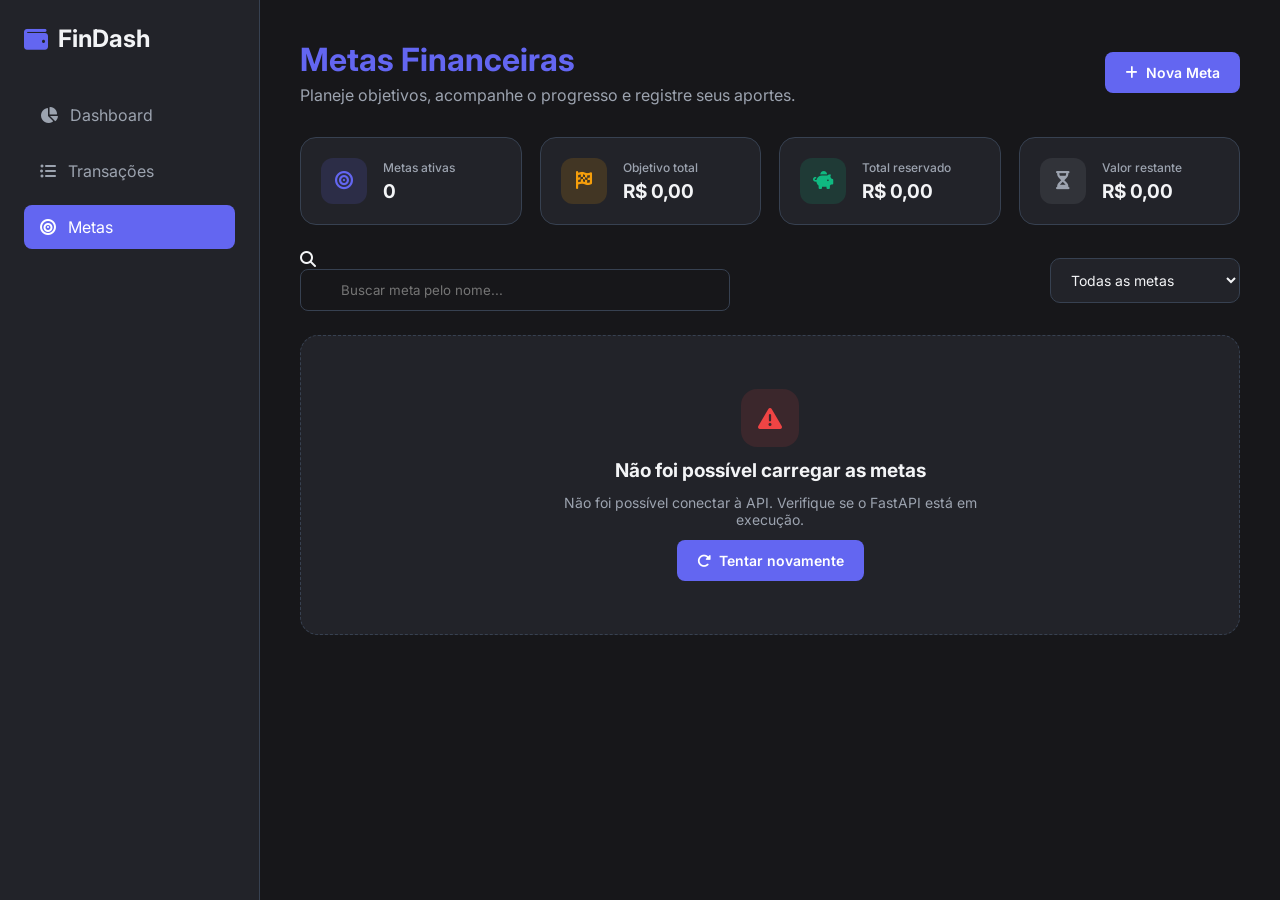
==== frontend/metas.html @ 5bdefa97 "V0.8 - Frontend - Tela de meta criadas" ====
<!DOCTYPE html>
<html lang="pt-BR">
<head>
    <meta charset="UTF-8">
    <meta name="viewport" content="width=device-width, initial-scale=1.0">

    <title>Metas - FinDash</title>

    <link rel="stylesheet" href="style.css">

    <link
        href="https://fonts.googleapis.com/css2?family=Inter:wght@400;500;600;700&display=swap"
        rel="stylesheet">

    <link
        rel="stylesheet"
        href="https://cdnjs.cloudflare.com/ajax/libs/font-awesome/6.4.0/css/all.min.css">
</head>
<body>
    <div class="app-container">

        <!-- Menu lateral -->
        <aside class="sidebar">
            <div class="logo">
                <h2>
                    <i class="fa-solid fa-wallet" style="color: #6366f1;"></i>
                    FinDash
                </h2>
            </div>

            <nav>
                <a href="index.html">
                    <i class="fa-solid fa-chart-pie"></i>
                    Dashboard
                </a>

                <a href="transacoes.html">
                    <i class="fa-solid fa-list-ul"></i>
                    Transações
                </a>

                <a href="metas.html" class="active">
                    <i class="fa-solid fa-bullseye"></i>
                    Metas
                </a>
            </nav>
        </aside>

        <!-- Área principal -->
        <main class="content goals-page">

            <header class="mes-header goals-page-header">
                <div class="page-heading">
                    <h1>Metas Financeiras</h1>

                    <p class="subtitle">
                        Planeje objetivos, acompanhe o progresso e registre seus aportes.
                    </p>
                </div>

                <button
                    id="btn-nova-meta"
                    class="btn-primary"
                    type="button">

                    <i class="fa-solid fa-plus"></i>
                    Nova Meta
                </button>
            </header>

            <!-- Resumo geral das metas -->
            <section class="goals-summary-grid" aria-label="Resumo das metas">

                <article class="goal-summary-card">
                    <div class="goal-summary-icon primary">
                        <i class="fa-solid fa-bullseye"></i>
                    </div>

                    <div>
                        <span>Metas ativas</span>
                        <strong id="resumo-metas-ativas">0</strong>
                    </div>
                </article>

                <article class="goal-summary-card">
                    <div class="goal-summary-icon target">
                        <i class="fa-solid fa-flag-checkered"></i>
                    </div>

                    <div>
                        <span>Objetivo total</span>
                        <strong id="resumo-valor-alvo">R$ 0,00</strong>
                    </div>
                </article>

                <article class="goal-summary-card">
                    <div class="goal-summary-icon saved">
                        <i class="fa-solid fa-piggy-bank"></i>
                    </div>

                    <div>
                        <span>Total reservado</span>
                        <strong id="resumo-valor-poupado">R$ 0,00</strong>
                    </div>
                </article>

                <article class="goal-summary-card">
                    <div class="goal-summary-icon remaining">
                        <i class="fa-solid fa-hourglass-half"></i>
                    </div>

                    <div>
                        <span>Valor restante</span>
                        <strong id="resumo-valor-restante">R$ 0,00</strong>
                    </div>
                </article>

            </section>

            <!-- Busca e filtro -->
            <section class="goals-toolbar">
                <div class="search-box goals-search-box">
                    <i class="fa-solid fa-magnifying-glass"></i>

                    <input
                        id="filtro-busca-meta"
                        type="search"
                        placeholder="Buscar meta pelo nome..."
                        autocomplete="off">
                </div>

                <select
                    id="filtro-status-meta"
                    aria-label="Filtrar metas por status">

                    <option value="todas">Todas as metas</option>
                    <option value="andamento">Em andamento</option>
                    <option value="concluida">Concluídas</option>
                </select>
            </section>

            <!-- Cartões criados pelo JavaScript -->
            <section
                id="lista-metas"
                class="goals-grid"
                aria-live="polite">

                <div class="goals-loading-state">
                    <i class="fa-solid fa-circle-notch fa-spin"></i>
                    <p>Carregando metas...</p>
                </div>
            </section>

        </main>
    </div>

    <!-- =====================================================
         MODAL: CRIAR META
         ===================================================== -->
    <div id="modal-meta" class="modal-overlay oculto">
        <div class="modal-content goal-modal-content">

            <div class="modal-header">
                <div>
                    <h2>Nova Meta</h2>
                    <p class="modal-subtitle">
                        Defina o objetivo e como pretende alcançá-lo.
                    </p>
                </div>

                <button
                    id="btn-fechar-modal-meta"
                    class="btn-close"
                    type="button"
                    aria-label="Fechar formulário de meta">

                    <i class="fa-solid fa-xmark"></i>
                </button>
            </div>

            <form id="form-meta">
                <div class="form-group">
                    <label for="input-nome-meta">Nome da meta</label>

                    <input
                        id="input-nome-meta"
                        name="nome"
                        type="text"
                        maxlength="100"
                        placeholder="Ex: Comprar um PlayStation 5"
                        autocomplete="off"
                        required>
                </div>

                <div class="form-group">
                    <label for="input-valor-alvo-meta">Valor-alvo</label>

                    <input
                        id="input-valor-alvo-meta"
                        name="valor_alvo"
                        type="number"
                        min="0.01"
                        step="0.01"
                        placeholder="0,00"
                        required>
                </div>

                <fieldset class="goal-plan-fieldset">
                    <legend>Como deseja planejar?</legend>

                    <div class="goal-plan-options">
                        <label class="goal-plan-option ativo">
                            <input
                                type="radio"
                                name="modo_planejamento"
                                value="prazo"
                                checked>

                            <span>
                                <i class="fa-regular fa-calendar"></i>
                                Definir prazo
                            </span>
                        </label>

                        <label class="goal-plan-option">
                            <input
                                type="radio"
                                name="modo_planejamento"
                                value="mensal">

                            <span>
                                <i class="fa-solid fa-coins"></i>
                                Definir valor mensal
                            </span>
                        </label>
                    </div>
                </fieldset>

                <div id="grupo-prazo-meta" class="form-group">
                    <label for="input-prazo-meta">Prazo em meses</label>

                    <input
                        id="input-prazo-meta"
                        name="prazo_meses"
                        type="number"
                        min="1"
                        step="1"
                        placeholder="Ex: 12">
                </div>

                <div id="grupo-mensal-meta" class="form-group oculto">
                    <label for="input-valor-mensal-meta">
                        Valor disponível por mês
                    </label>

                    <input
                        id="input-valor-mensal-meta"
                        name="valor_mensal"
                        type="number"
                        min="0.01"
                        step="0.01"
                        placeholder="0,00">
                </div>

                <!-- Prévia calculada no navegador -->
                <div id="preview-planejamento-meta" class="goal-plan-preview">
                    <div>
                        <span>Contribuição mensal estimada</span>
                        <strong id="preview-valor-mensal">R$ 0,00</strong>
                    </div>

                    <div>
                        <span>Prazo estimado</span>
                        <strong id="preview-prazo">—</strong>
                    </div>

                    <div>
                        <span>Última contribuição</span>
                        <strong id="preview-ultima-parcela">R$ 0,00</strong>
                    </div>
                </div>

                <div class="modal-actions">
                    <button
                        id="btn-cancelar-modal-meta"
                        class="btn-secondary"
                        type="button">
                        Cancelar
                    </button>

                    <button
                        id="btn-salvar-meta"
                        class="btn-primary"
                        type="submit">

                        <i class="fa-solid fa-floppy-disk"></i>
                        Criar Meta
                    </button>
                </div>
            </form>

        </div>
    </div>

    <!-- =====================================================
         MODAL: REGISTRAR APORTE
         ===================================================== -->
    <div id="modal-aporte" class="modal-overlay oculto">
        <div class="modal-content goal-modal-content">

            <div class="modal-header">
                <div>
                    <h2>Registrar Aporte</h2>

                    <p
                        id="subtitulo-modal-aporte"
                        class="modal-subtitle">
                        Adicione dinheiro a uma meta.
                    </p>
                </div>

                <button
                    id="btn-fechar-modal-aporte"
                    class="btn-close"
                    type="button"
                    aria-label="Fechar formulário de aporte">

                    <i class="fa-solid fa-xmark"></i>
                </button>
            </div>

            <form id="form-aporte">
                <input id="input-aporte-meta-id" name="meta_id" type="hidden">

                <div class="goal-contribution-notice">
                    <i class="fa-solid fa-circle-info"></i>

                    <p>
                        O aporte será registrado como uma despesa vinculada à meta,
                        representando dinheiro reservado e indisponível para gastos.
                    </p>
                </div>

                <div class="form-group">
                    <label for="input-descricao-aporte">Descrição</label>

                    <input
                        id="input-descricao-aporte"
                        name="descricao"
                        type="text"
                        maxlength="120"
                        autocomplete="off"
                        required>
                </div>

                <div class="form-row">
                    <div class="form-group">
                        <label for="input-valor-aporte">Valor do aporte</label>

                        <input
                            id="input-valor-aporte"
                            name="valor"
                            type="number"
                            min="0.01"
                            step="0.01"
                            placeholder="0,00"
                            required>
                    </div>

                    <div class="form-group">
                        <label for="input-data-aporte">Data</label>

                        <input
                            id="input-data-aporte"
                            name="data"
                            type="date"
                            required>
                    </div>
                </div>

                <div class="form-group">
                    <label for="select-categoria-aporte">Categoria</label>

                    <select
                        id="select-categoria-aporte"
                        name="categoria_id"
                        required>

                        <option value="" disabled selected>
                            Carregando categorias...
                        </option>
                    </select>

                    <small class="form-helper">
                        Uma categoria como “Reserva” ou “Metas” facilita a análise.
                    </small>
                </div>

                <div class="modal-actions">
                    <button
                        id="btn-cancelar-modal-aporte"
                        class="btn-secondary"
                        type="button">
                        Cancelar
                    </button>

                    <button
                        id="btn-salvar-aporte"
                        class="btn-primary"
                        type="submit">

                        <i class="fa-solid fa-piggy-bank"></i>
                        Registrar Aporte
                    </button>
                </div>
            </form>

        </div>
    </div>

    <!-- Notificações não bloqueantes -->
    <div
        id="toast-container"
        class="toast-container"
        aria-live="polite"
        aria-atomic="true">
    </div>

    <script src="metas.js"></script>
</body>
</html>
---- frontend/style.css ----
/* Variáveis de Cores (Paleta Dark Mode) */
:root {
    --bg-fundo: #17171a; /* Fundo mais escuro */
    --bg-card: #222329; /* Fundo dos cartões (um pouco mais claro) */
    --texto-principal: #f3f4f6;
    --texto-secundario: #9ca3af;
    --cor-destaque: #6366f1; /* Roxo moderno */
    --cor-receita: #10b981; /* Verde esmeralda */
    --cor-despesa: #ef4444; /* Vermelho rubi */
    --cor-meta: #f59e0b; /* Amarelo Dourado */
    --borda: #374151;
}

/* Reset básico */
* {
    margin: 0;
    padding: 0;
    box-sizing: border-box;
    font-family: 'Inter', sans-serif;
}

body {
    background-color: var(--bg-fundo);
    color: var(--texto-principal);
    display: flex;
    height: 100vh;
    overflow: hidden;
}

.app-container {
    display: flex;
    width: 100%;
}

/* --- SIDEBAR --- */
.sidebar {
    width: 260px;
    background-color: var(--bg-card);
    border-right: 1px solid var(--borda);
    padding: 24px;
    display: flex;
    flex-direction: column;
}

.logo h2 {
    font-size: 24px;
    margin-bottom: 40px;
    display: flex;
    align-items: center;
    gap: 10px;
}

.sidebar nav {
    display: flex;
    flex-direction: column;
    gap: 12px;
}

.sidebar nav a {
    text-decoration: none;
    color: var(--texto-secundario);
    font-size: 16px;
    padding: 12px 16px;
    border-radius: 8px;
    display: flex;
    align-items: center;
    gap: 12px;
    transition: all 0.3s ease;
}

.sidebar nav a:hover {
    background-color: rgba(99, 102, 241, 0.1);
    color: var(--cor-destaque);
}

.sidebar nav a.active {
    background-color: var(--cor-destaque);
    color: white;
}

/* --- ÁREA PRINCIPAL --- */
.content {
    flex: 1;
    width: 100%;
    min-width: 0;
    padding: 40px;
    overflow-y: auto;
}

header h1 {
    font-size: 28px;
}

header .subtitle {
    color: var(--texto-secundario);
    margin-top: 4px;
    margin-bottom: 32px;
}

/* --- CARTÕES (DASHBOARD) --- */
/* --- CABEÇALHO DO MÊS --- */
.mes-header {
    display: flex;
    align-items: center;
    justify-content: space-between;
    gap: 24px;
    text-align: center;
    margin-bottom: 32px;
}

.mes-header h1 {
    font-size: 32px;
    color: var(--cor-destaque);
    font-weight: 700;
}

/* --- NOVO CARTÃO CENTRAL DE SALDO --- */
.dashboard-highlight {
    display: flex;
    justify-content: center; /* Centraliza o cartão na tela */
    margin-bottom: 40px;
}

.main-balance-card {
    background-color: var(--bg-card);
    width: 100%;
    max-width: 550px; /* Tamanho máximo do cartão */
    border-radius: 24px;
    padding: 40px;
    border: 1px solid var(--borda);
    box-shadow: 0 8px 24px rgba(0, 0, 0, 0.2);
    display: flex;
    flex-direction: column;
    align-items: center;
}

.balance-top {
    text-align: center;
    margin-bottom: 32px;
}

.balance-top h3 {
    font-size: 16px;
    color: var(--texto-secundario);
    font-weight: 500;
    margin-bottom: 8px;
    text-transform: uppercase;
    letter-spacing: 1px;
}

.balance-top h2 {
    font-size: 56px; /* Saldo gigante */
    font-weight: 700;
    color: var(--texto-principal);
}

.balance-bottom {
    display: flex;
    justify-content: space-between;
    width: 100%;
    padding-top: 24px;
    border-top: 1px solid var(--borda); /* Linha divisória */
}

.sub-info {
    display: flex;
    align-items: center;
    gap: 16px;
}

.sub-info .icon-box {
    width: 48px;
    height: 48px;
    border-radius: 12px;
    display: flex;
    align-items: center;
    justify-content: center;
    font-size: 20px;
}

/* Estilos específicos de Despesa (Esquerda) */
.despesa-info .icon-box { background-color: rgba(239, 68, 68, 0.15); color: var(--cor-despesa); }
.despesa-info h4 { color: var(--texto-secundario); font-size: 14px; font-weight: 500; }
.despesa-info p { color: var(--cor-despesa); font-size: 24px; font-weight: 600; }

/* Estilos específicos de Receita (Direita) */
.receita-info .icon-box { background-color: rgba(16, 185, 129, 0.15); color: var(--cor-receita); }
.receita-info h4 { color: var(--texto-secundario); font-size: 14px; font-weight: 500; }
.receita-info p { color: var(--cor-receita); font-size: 24px; font-weight: 600; text-align: right; }
.receita-info { flex-direction: row-reverse; text-align: right; } /* Inverte a ordem do ícone para ficar simétrico */

/* Cores específicas dos ícones */
.card-icon.receita { background-color: rgba(16, 185, 129, 0.15); color: var(--cor-receita); }
.card-icon.despesa { background-color: rgba(239, 68, 68, 0.15); color: var(--cor-despesa); }
.transaction-icon.meta { background-color: rgba(245, 158, 11, 0.15); color: var(--cor-meta); }
.transaction-value.neutro { color: var(--cor-meta); }
.card-icon.saldo { background-color: rgba(99, 102, 241, 0.15); color: var(--cor-destaque); }

.card-info h3 {
    font-size: 14px;
    color: var(--texto-secundario);
    font-weight: 500;
}

.card-info p {
    font-size: 28px;
    font-weight: 700;
    margin-top: 4px;
}

/* --- PLACEHOLDER DO GRÁFICO --- */
.chart-section h2 {
    margin-bottom: 16px;
    font-size: 20px;
}

.chart-placeholder {
    background-color: var(--bg-card);
    border: 1px dashed var(--borda);
    border-radius: 16px;
    height: 300px;
    display: flex;
    flex-direction: column;
    align-items: center;
    justify-content: center;
    color: var(--texto-secundario);
    gap: 12px;
    font-size: 16px;
}

.chart-placeholder i {
    font-size: 40px;
    color: var(--borda);
}

/* --- LISTA DE TRANSAÇÕES RECENTES --- */
.recent-transactions {
    background-color: var(--bg-card);
    border-radius: 24px;
    padding: 32px;
    border: 1px solid var(--borda);
    box-shadow: 0 4px 12px rgba(0, 0, 0, 0.1);
    margin-bottom: 40px;
}

.section-header {
    display: flex;
    justify-content: space-between;
    align-items: center;
    margin-bottom: 24px;
}

.section-header h2 {
    font-size: 20px;
    font-weight: 600;
}

.view-all {
    color: var(--cor-destaque);
    text-decoration: none;
    font-size: 14px;
    font-weight: 500;
}

.view-all:hover {
    text-decoration: underline;
}

.transactions-list {
    display: flex;
    flex-direction: column;
    gap: 16px;
}

.transaction-item {
    display: flex;
    justify-content: space-between;
    align-items: center;
    padding: 16px;
    background-color: rgba(255, 255, 255, 0.02);
    border-radius: 12px;
    transition: background-color 0.2s ease;
}

.transaction-item:hover {
    background-color: rgba(255, 255, 255, 0.05);
}

.transaction-left {
    display: flex;
    align-items: center;
    gap: 16px;
}

.transaction-icon {
    width: 40px;
    height: 40px;
    border-radius: 10px;
    display: flex;
    align-items: center;
    justify-content: center;
    font-size: 16px;
}

/* Reutilizando as cores das bolinhas */
.transaction-icon.receita { background-color: rgba(16, 185, 129, 0.15); color: var(--cor-receita); }
.transaction-icon.despesa { background-color: rgba(239, 68, 68, 0.15); color: var(--cor-despesa); }

.transaction-details h4 {
    font-size: 15px;
    font-weight: 500;
    color: var(--texto-principal);
}

.transaction-details p {
    font-size: 13px;
    color: var(--texto-secundario);
    margin-top: 4px;
}

.transaction-value {
    font-size: 16px;
    font-weight: 600;
}

.transaction-value.positivo { color: var(--cor-receita); }
.transaction-value.negativo { color: var(--cor-despesa); }

.empty-state {
    text-align: center;
    padding: 32px;
    color: var(--texto-secundario);
    font-size: 14px;
}

/* --- ESTILOS DOS MENUS SUSPENSOS (POPOVERS) --- */
.clicavel {
    cursor: pointer;
    position: relative; /* Isso prende o menu flutuante exatamente embaixo do botão */
    transition: opacity 0.2s;
}

.clicavel:hover {
    opacity: 0.8;
}

.popover-menu {
    position: absolute;
    top: 110%; /* Fica um pouquinho abaixo da palavra Despesa/Receita */
    left: 0;
    width: 250px;
    background-color: var(--bg-fundo);
    border: 1px solid var(--borda);
    border-radius: 12px;
    padding: 16px;
    box-shadow: 0 10px 25px rgba(0,0,0,0.5);
    z-index: 100; /* Garante que fique por cima de tudo na tela */
    text-align: left;
}

/* Oculta o menu por padrão */
.popover-menu.oculto {
    display: none; 
}

.popover-menu h5 {
    font-size: 12px;
    color: var(--texto-secundario);
    text-transform: uppercase;
    margin-bottom: 12px;
    border-bottom: 1px solid var(--borda);
    padding-bottom: 8px;
}

.popover-menu ul {
    list-style: none;
    margin-bottom: 12px;
}

.popover-menu ul li {
    font-size: 14px;
    padding: 6px 0;
    display: flex;
    justify-content: space-between;
}

.popover-menu a {
    font-size: 12px;
    color: var(--cor-destaque);
    text-decoration: none;
    display: block;
    text-align: center;
}
/* --- BOTÕES --- */
.btn-primary {
    background-color: var(--cor-destaque);
    color: white;
    border: none;
    padding: 12px 20px;
    border-radius: 8px;
    font-size: 14px;
    font-weight: 600;
    cursor: pointer;
    transition: background-color 0.2s;
    display: flex;
    align-items: center;
    gap: 8px;
}

.btn-primary:hover {
    background-color: #4f46e5; /* Roxo um pouco mais escuro */
}

.btn-primary:disabled {
    opacity: 0.5;
    cursor: not-allowed;
}

.btn-secondary {
    background-color: transparent;
    color: var(--texto-secundario);
    border: 1px solid var(--borda);
    padding: 12px 20px;
    border-radius: 8px;
    font-size: 14px;
    font-weight: 600;
    cursor: pointer;
    transition: all 0.2s;
}

.btn-secondary:hover {
    background-color: rgba(255, 255, 255, 0.05);
    color: var(--texto-principal);
}

/* --- MODAL (A PORTA DE ENTRADA) --- */
.modal-overlay {
    position: fixed;
    top: 0;
    left: 0;
    width: 100vw;
    height: 100vh;
    background-color: rgba(0, 0, 0, 0.6); /* Fundo escurecido */
    backdrop-filter: blur(4px); /* Efeito de vidro moderno */
    display: flex;
    align-items: center;
    justify-content: center;
    z-index: 1000;
    opacity: 1;
    transition: opacity 0.3s ease;
}

.modal-overlay.oculto {
    opacity: 0;
    pointer-events: none; /* Impede cliques quando estiver invisível */
}

.modal-content {
    background-color: var(--bg-card);
    width: 100%;
    max-width: 500px;
    border-radius: 16px;
    padding: 32px;
    border: 1px solid var(--borda);
    box-shadow: 0 20px 40px rgba(0, 0, 0, 0.4);
    transform: translateY(0);
    transition: transform 0.3s ease;
}

.modal-overlay.oculto .modal-content {
    transform: translateY(-20px); /* Animação de subida ao fechar */
}

.modal-header {
    display: flex;
    justify-content: space-between;
    align-items: center;
    margin-bottom: 24px;
}

.modal-header h2 {
    font-size: 20px;
}

.btn-close {
    background: none;
    border: none;
    color: var(--texto-secundario);
    font-size: 20px;
    cursor: pointer;
    transition: color 0.2s;
}

.btn-close:hover {
    color: var(--texto-principal);
}

/* --- FORMULÁRIOS --- */
.form-group {
    display: flex;
    flex-direction: column;
    gap: 8px;
    margin-bottom: 16px;
    flex: 1;
}

.form-row {
    display: flex;
    gap: 16px;
}

form label {
    font-size: 14px;
    color: var(--texto-secundario);
    font-weight: 500;
}

form input, form select {
    background-color: var(--bg-fundo);
    border: 1px solid var(--borda);
    color: var(--texto-principal);
    padding: 12px;
    border-radius: 8px;
    font-size: 14px;
    outline: none;
    transition: border-color 0.2s;
}

form input:focus, form select:focus {
    border-color: var(--cor-destaque);
}

/* Tira as setinhas chatas do input number */
form input[type="number"]::-webkit-inner-spin-button, 
form input[type="number"]::-webkit-outer-spin-button { 
    -webkit-appearance: none; 
    margin: 0; 
}

.modal-actions {
    display: flex;
    justify-content: flex-end;
    gap: 12px;
    margin-top: 32px;
    padding-top: 24px;
    border-top: 1px solid var(--borda);
}
/* --- GERENCIADOR DE CATEGORIAS --- */
.categories-list-container {
    max-height: 250px;
    overflow-y: auto;
    padding-right: 8px; /* Espaço para a barra de rolagem */
}

/* Customizando a barra de rolagem para ficar fina e sombria */
.categories-list-container::-webkit-scrollbar {
    width: 6px;
}
.categories-list-container::-webkit-scrollbar-track {
    background: transparent;
}
.categories-list-container::-webkit-scrollbar-thumb {
    background-color: var(--borda);
    border-radius: 10px;
}

#lista-gerenciador-categorias {
    list-style: none;
    display: flex;
    flex-direction: column;
    gap: 8px;
}

.category-list-item {
    display: flex;
    justify-content: space-between;
    align-items: center;
    background-color: rgba(255, 255, 255, 0.02);
    padding: 12px 16px;
    border-radius: 8px;
    border: 1px solid transparent;
    transition: all 0.2s;
}

.category-list-item:hover {
    background-color: rgba(255, 255, 255, 0.05);
    border-color: var(--borda);
}

.category-list-item span {
    font-size: 14px;
    font-weight: 500;
}

.category-actions {
    display: flex;
    gap: 12px;
}

.btn-icon {
    background: none;
    border: none;
    cursor: pointer;
    font-size: 14px;
    color: var(--texto-secundario);
    transition: color 0.2s;
}

.btn-icon.edit:hover { color: var(--cor-destaque); }
.btn-icon.delete:hover { color: var(--cor-despesa); }

/* --- AÇÕES DAS MOVIMENTAÇÕES --- */

/* Agrupa valor e botões no lado direito da linha. */
.transaction-right {
    display: flex;
    align-items: center;
    gap: 18px;
}

/* Agrupa os botões de editar e excluir. */
.transaction-actions {
    display: flex;
    align-items: center;
    gap: 6px;
}

/* Cria uma área clicável confortável sem transformar
   os ícones em botões visualmente pesados. */
.transaction-actions .btn-icon {
    width: 32px;
    height: 32px;
    border-radius: 8px;
    display: flex;
    align-items: center;
    justify-content: center;
}

/* Fundo discreto ao passar o mouse. */
.transaction-actions .btn-icon:hover {
    background-color: rgba(255, 255, 255, 0.06);
}
/* =========================================================
   ANÁLISE FINANCEIRA: SELETOR E GRÁFICOS
   ========================================================= */

.chart-section {
    width: 100%;
    margin-top: 0;
    margin-bottom: 40px;
}

/* Alinha o título da seção e as opções de gráfico. */
.chart-section-header {
    display: flex;
    align-items: center;
    justify-content: space-between;
    gap: 20px;
    margin-bottom: 16px;
}

.chart-section-header h2 {
    margin: 0;
    font-size: 20px;
    font-weight: 600;
    color: var(--texto-principal);
}

/* Grupo de botões que funciona como abas. */
.chart-mode-switch {
    display: inline-flex;
    align-items: center;
    gap: 4px;

    padding: 4px;

    background-color: var(--bg-card);
    border: 1px solid var(--borda);
    border-radius: 12px;
}

/* Botão padrão de cada modo. */
.chart-mode-btn {
    border: 0;
    border-radius: 9px;

    padding: 8px 13px;

    background-color: transparent;
    color: var(--texto-secundario);

    font-size: 13px;
    font-weight: 600;

    cursor: pointer;

    transition:
        background-color 0.2s ease,
        color 0.2s ease,
        transform 0.2s ease;
}

.chart-mode-btn:hover {
    color: var(--texto-principal);
    background-color: rgba(255, 255, 255, 0.05);
}

/* Aba atualmente selecionada. */
.chart-mode-btn.ativo {
    color: #ffffff;
    background-color: var(--cor-destaque);
}

.chart-mode-btn:active {
    transform: scale(0.98);
}

/* Cartão externo que abriga o gráfico. */
.chart-card {
    width: 100%;
    max-width: 100%;
    min-width: 0;

    padding: 28px 32px;

    background-color: var(--bg-card);
    border: 1px solid var(--borda);
    border-radius: 24px;

    overflow: hidden;

    box-shadow: 0 4px 12px rgba(0, 0, 0, 0.1);
}

/* Cabeçalho interno do cartão. */
.chart-card-header {
    display: flex;
    align-items: flex-start;
    justify-content: space-between;
    gap: 18px;

    margin-bottom: 20px;
}

.chart-card-header h3 {
    margin: 0;

    font-size: 17px;
    font-weight: 600;
    color: var(--texto-principal);
}

.chart-card-header p {
    margin: 5px 0 0;

    font-size: 13px;
    color: var(--texto-secundario);
}

/* Pequeno indicador usado no gráfico de alocação. */
.chart-summary {
    flex-shrink: 0;

    padding: 7px 11px;

    border-radius: 999px;

    background-color: rgba(99, 102, 241, 0.14);
    color: #a5b4fc;

    font-size: 12px;
    font-weight: 700;
}

/*
 * O Chart.js mede o elemento pai do canvas.
 * A altura fixa mantém os dois gráficos com tamanho consistente.
 */
.chart-canvas-container {
    position: relative;

    width: 100%;
    height: 340px;
    min-width: 0;
}

#grafico-financeiro {
    display: block;

    width: 100% !important;
    height: 100% !important;
}

/* Mensagem exibida quando o gráfico não pode ser desenhado. */
.chart-empty {
    position: absolute;
    inset: 0;

    display: flex;
    flex-direction: column;
    align-items: center;
    justify-content: center;

    gap: 12px;

    color: var(--texto-secundario);
}

.chart-empty i {
    font-size: 38px;
    color: var(--borda);
}

.chart-empty p {
    margin: 0;
    font-size: 14px;
}

.chart-empty.oculto,
.chart-summary.oculto {
    display: none;
}

/*
 * Mesmo sem uma versão mobile dedicada, este ajuste evita
 * que as abas comprimam demais em janelas menores.
 */
@media (max-width: 850px) {
    .chart-section-header {
        align-items: flex-start;
        flex-direction: column;
    }

    .chart-mode-switch {
        width: 100%;
    }

    .chart-mode-btn {
        flex: 1;
    }

    .chart-card {
        padding: 22px;
    }

    .chart-canvas-container {
        height: 300px;
    }
}

.month-navigation {
    display: inline-flex;
    align-items: center;
    justify-content: center;
    gap: 18px;

    min-width: 340px;
}

/* Título central do período selecionado. */
.month-navigation-title {
    min-width: 210px;
    margin: 0;

    color: var(--cor-destaque);
    text-align: center;
    font-size: 30px;
    font-weight: 700;
}

/*
 * Setas relativamente grandes, mas sem ocupar o espaço
 * de um cartão inteiro do dashboard.
 */
.month-navigation-button {
    display: inline-flex;
    align-items: center;
    justify-content: center;

    width: 48px;
    height: 48px;
    flex: 0 0 48px;

    border: 1px solid var(--borda);
    border-radius: 14px;

    background-color: var(--bg-card);
    color: var(--cor-destaque);

    font-size: 20px;
    cursor: pointer;

    transition:
        color 0.18s ease,
        border-color 0.18s ease,
        background-color 0.18s ease,
        transform 0.18s ease,
        opacity 0.18s ease;
}

.month-navigation-button:hover:not(:disabled) {
    color: #ffffff;
    border-color: var(--cor-destaque);
    background-color: var(--cor-destaque);
    transform: translateY(-2px);
}

.month-navigation-button:active:not(:disabled) {
    transform: translateY(0) scale(0.96);
}

/*
 * Quando o dashboard já está no mês atual,
 * a seta da direita fica desativada.
 */
.month-navigation-button:disabled {
    opacity: 0.28;
    cursor: not-allowed;
}

/* =========================================================
   TRANSIÇÃO DO CONTEÚDO
   ========================================================= */

/*
 * Este wrapper recebe as animações depois que os dados
 * do novo mês terminam de carregar.
 */
.period-content {
    width: 100%;
    will-change: transform, opacity;
}

/* Leve transparência enquanto a API está sendo consultada. */
.period-content.period-loading {
    opacity: 0.58;
    pointer-events: none;
}

/*
 * Ao voltar para um mês anterior, o conteúdo novo entra
 * discretamente pela esquerda.
 */
.period-content.period-enter-from-left {
    animation: periodEnterFromLeft 220ms ease-out;
}

/*
 * Ao avançar para um mês mais recente, o conteúdo novo
 * entra discretamente pela direita.
 */
.period-content.period-enter-from-right {
    animation: periodEnterFromRight 220ms ease-out;
}

@keyframes periodEnterFromLeft {
    from {
        opacity: 0;
        transform: translateX(-22px);
    }

    to {
        opacity: 1;
        transform: translateX(0);
    }
}

@keyframes periodEnterFromRight {
    from {
        opacity: 0;
        transform: translateX(22px);
    }

    to {
        opacity: 1;
        transform: translateX(0);
    }
}

/*
 * O projeto não precisa ser mobile-first agora,
 * mas esta regra impede que o título e as setas estourem
 * quando a janela do aplicativo estiver estreita.
 */
@media (max-width: 760px) {
    .month-navigation {
        gap: 10px;
        min-width: 0;
        width: 100%;
    }

    .month-navigation-title {
        min-width: 0;
        flex: 1;
        font-size: 24px;
    }

    .month-navigation-button {
        width: 42px;
        height: 42px;
        flex-basis: 42px;
    }
}

/*
 * Respeita usuários que desativam animações no sistema.
 */
@media (prefers-reduced-motion: reduce) {
    .period-content.period-enter-from-left,
    .period-content.period-enter-from-right {
        animation: none;
    }

    .month-navigation-button {
        transition: none;
    }
}
/* =========================================================
   TELA DE TRANSAÇÕES (TABELA E FILTROS)
   ========================================================= */

.filters-bar {
    display: flex;
    justify-content: space-between;
    align-items: center;
    gap: 20px;
    background-color: var(--bg-card);
    padding: 20px 24px;
    border-radius: 16px;
    border: 1px solid var(--borda);
    margin-bottom: 24px;
    flex-wrap: wrap;
}

/* 1. Corrigindo o texto da barra de pesquisa */
.search-box input {
    width: 100%;
    padding: 12px 12px 12px 40px; /* Dá mais respiro interno */
    background-color: var(--bg-fundo);
    border: 1px solid var(--borda);
    color: var(--texto-principal); /* <-- A mágica da cor clara aqui */
    border-radius: 8px;
    outline: none;
    transition: border-color 0.2s;
}

.search-box input:focus {
    border-color: var(--cor-destaque);
}

/* 2. Estilizando os menus suspensos (Filtros) */
.filter-group select {
    background-color: var(--bg-fundo);
    color: var(--texto-principal);
    border: 1px solid var(--borda);
    padding: 12px 16px;
    border-radius: 8px;
    font-size: 14px;
    outline: none;
    cursor: pointer;
    transition: border-color 0.2s;
}

.filter-group select:focus {
    border-color: var(--cor-destaque);
}

.table-container {
    background-color: var(--bg-card);
    border-radius: 16px;
    border: 1px solid var(--borda);
    overflow: hidden; /* Mantém as bordas arredondadas na tabela */
    overflow-x: auto; /* Rolagem horizontal em telas pequenas */
}

.data-table {
    width: 100%;
    border-collapse: collapse;
    text-align: left;
}

.data-table th {
    background-color: rgba(255, 255, 255, 0.02);
    padding: 16px 24px;
    font-size: 13px;
    font-weight: 600;
    color: var(--texto-secundario);
    text-transform: uppercase;
    letter-spacing: 0.5px;
    border-bottom: 1px solid var(--borda);
}

.data-table td {
    padding: 16px 24px;
    font-size: 14px;
    border-bottom: 1px solid var(--borda);
    vertical-align: middle;
}

.data-table tbody tr {
    transition: background-color 0.2s;
}

.data-table tbody tr:hover {
    background-color: rgba(255, 255, 255, 0.03);
}

.data-table tbody tr:last-child td {
    border-bottom: none;
}

/* Status Badges na tabela */
.badge-tipo {
    padding: 4px 10px;
    border-radius: 999px;
    font-size: 12px;
    font-weight: 600;
    display: inline-block;
}

.badge-tipo.receita {
    background-color: rgba(16, 185, 129, 0.15);
    color: var(--cor-receita);
}

.badge-tipo.despesa {
    background-color: rgba(239, 68, 68, 0.15);
    color: var(--cor-despesa);
}

.badge-tipo.meta {
    background-color: rgba(245, 158, 11, 0.15);
    color: var(--cor-meta);
}

/* =========================================================
   UTILITÁRIO GERAL
   ========================================================= */

.oculto {
    display: none !important;
}


/* =========================================================
   TELA DE METAS
   ========================================================= */

.goals-page {
    min-width: 0;
}

.goals-page-header {
    text-align: left;
}

.page-heading h1 {
    margin: 0;
    color: var(--cor-destaque);
    font-size: 32px;
    font-weight: 700;
}

.page-heading .subtitle {
    margin: 6px 0 0;
}


/* --- RESUMO DAS METAS --- */

.goals-summary-grid {
    display: grid;
    grid-template-columns: repeat(4, minmax(0, 1fr));
    gap: 18px;
    margin-bottom: 24px;
}

.goal-summary-card {
    display: flex;
    align-items: center;
    gap: 16px;

    min-width: 0;
    padding: 20px;

    background-color: var(--bg-card);
    border: 1px solid var(--borda);
    border-radius: 16px;
}

.goal-summary-icon {
    display: flex;
    align-items: center;
    justify-content: center;

    width: 46px;
    height: 46px;
    flex: 0 0 46px;

    border-radius: 12px;
    font-size: 18px;
}

.goal-summary-icon.primary {
    color: var(--cor-destaque);
    background-color: rgba(99, 102, 241, 0.15);
}

.goal-summary-icon.target {
    color: var(--cor-meta);
    background-color: rgba(245, 158, 11, 0.15);
}

.goal-summary-icon.saved {
    color: var(--cor-receita);
    background-color: rgba(16, 185, 129, 0.15);
}

.goal-summary-icon.remaining {
    color: var(--texto-secundario);
    background-color: rgba(156, 163, 175, 0.12);
}

.goal-summary-card div:last-child {
    min-width: 0;
}

.goal-summary-card span {
    display: block;
    margin-bottom: 5px;

    color: var(--texto-secundario);
    font-size: 12px;
    font-weight: 500;
}

.goal-summary-card strong {
    display: block;
    overflow: hidden;

    color: var(--texto-principal);
    font-size: 19px;
    font-weight: 700;
    text-overflow: ellipsis;
    white-space: nowrap;
}


/* --- BUSCA E FILTRO --- */

.goals-toolbar {
    display: flex;
    align-items: center;
    justify-content: space-between;
    gap: 18px;

    margin-bottom: 24px;
}

.goals-search-box {
    width: min(430px, 100%);
}

.goals-toolbar select {
    min-width: 190px;
    padding: 12px 16px;

    color: var(--texto-principal);
    background-color: var(--bg-card);
    border: 1px solid var(--borda);
    border-radius: 10px;

    font-size: 14px;
    cursor: pointer;
    outline: none;
}

.goals-toolbar select:focus {
    border-color: var(--cor-destaque);
}


/* --- GRID E CARTÕES --- */

.goals-grid {
    display: grid;
    grid-template-columns: repeat(2, minmax(0, 1fr));
    gap: 22px;

    padding-bottom: 36px;
}

.goal-card {
    display: flex;
    flex-direction: column;

    min-width: 0;
    padding: 26px;

    background-color: var(--bg-card);
    border: 1px solid var(--borda);
    border-radius: 20px;

    box-shadow: 0 4px 12px rgba(0, 0, 0, 0.08);
}

.goal-card.concluida {
    border-color: rgba(16, 185, 129, 0.45);
}

.goal-card-header {
    display: flex;
    align-items: flex-start;
    justify-content: space-between;
    gap: 16px;

    margin-bottom: 24px;
}

.goal-card-header > div:first-child {
    min-width: 0;
}

.goal-card-header h2 {
    margin: 0 0 9px;
    overflow: hidden;

    color: var(--texto-principal);
    font-size: 20px;
    font-weight: 650;
    text-overflow: ellipsis;
    white-space: nowrap;
}

.goal-card-icon {
    display: flex;
    align-items: center;
    justify-content: center;

    width: 44px;
    height: 44px;
    flex: 0 0 44px;

    color: var(--cor-meta);
    background-color: rgba(245, 158, 11, 0.14);
    border-radius: 12px;
}

.goal-card-icon.concluida {
    color: var(--cor-receita);
    background-color: rgba(16, 185, 129, 0.14);
}

.goal-status-badge {
    display: inline-flex;
    align-items: center;

    padding: 5px 9px;
    border-radius: 999px;

    font-size: 11px;
    font-weight: 700;
}

.goal-status-badge.andamento {
    color: #fbbf24;
    background-color: rgba(245, 158, 11, 0.14);
}

.goal-status-badge.concluida {
    color: #34d399;
    background-color: rgba(16, 185, 129, 0.14);
}

.goal-values {
    display: grid;
    grid-template-columns: 1fr 1fr;
    gap: 16px;

    margin-bottom: 18px;
}

.goal-values > div {
    min-width: 0;
}

.goal-values span {
    display: block;
    margin-bottom: 5px;

    color: var(--texto-secundario);
    font-size: 12px;
}

.goal-values strong {
    display: block;
    overflow: hidden;

    color: var(--texto-principal);
    font-size: 18px;
    text-overflow: ellipsis;
    white-space: nowrap;
}

.goal-progress-header {
    display: flex;
    align-items: center;
    justify-content: space-between;
    gap: 14px;

    margin-bottom: 9px;

    color: var(--texto-secundario);
    font-size: 12px;
}

.goal-progress-header span:first-child {
    color: var(--texto-principal);
    font-weight: 650;
}

.goal-progress-track {
    width: 100%;
    height: 10px;
    overflow: hidden;

    margin-bottom: 22px;

    background-color: var(--bg-fundo);
    border-radius: 999px;
}

.goal-progress-fill {
    width: 0;
    height: 100%;

    background: linear-gradient(
        90deg,
        var(--cor-destaque),
        #8b5cf6
    );

    border-radius: inherit;
    transition: width 0.4s ease;
}

.goal-card.concluida .goal-progress-fill {
    background: var(--cor-receita);
}

.goal-plan-details {
    display: grid;
    grid-template-columns: 1fr 1fr;
    gap: 12px;

    margin-bottom: 24px;
}

.goal-plan-detail {
    display: flex;
    align-items: center;
    gap: 11px;

    min-width: 0;
    padding: 12px;

    background-color: rgba(255, 255, 255, 0.025);
    border-radius: 12px;
}

.goal-plan-detail > i {
    color: var(--cor-destaque);
}

.goal-plan-detail div {
    min-width: 0;
}

.goal-plan-detail span {
    display: block;
    margin-bottom: 3px;

    color: var(--texto-secundario);
    font-size: 11px;
}

.goal-plan-detail strong {
    display: block;
    overflow: hidden;

    color: var(--texto-principal);
    font-size: 13px;
    text-overflow: ellipsis;
    white-space: nowrap;
}

.goal-card-actions {
    display: flex;
    align-items: center;
    gap: 12px;

    margin-top: auto;
}

.goal-contribution-button {
    justify-content: center;
    flex: 1;
}

.goal-history-link {
    display: inline-flex;
    align-items: center;
    justify-content: center;
    gap: 7px;

    padding: 11px 12px;

    color: var(--texto-secundario);
    border: 1px solid var(--borda);
    border-radius: 9px;

    font-size: 12px;
    font-weight: 600;
    text-decoration: none;
}

.goal-history-link:hover {
    color: var(--texto-principal);
    border-color: var(--cor-destaque);
}


/* --- ESTADOS DA LISTA --- */

.goals-loading-state,
.goals-empty-state {
    grid-column: 1 / -1;

    display: flex;
    flex-direction: column;
    align-items: center;
    justify-content: center;
    gap: 12px;

    min-height: 300px;
    padding: 40px;

    color: var(--texto-secundario);
    background-color: var(--bg-card);
    border: 1px dashed var(--borda);
    border-radius: 18px;

    text-align: center;
}

.goals-loading-state i {
    color: var(--cor-destaque);
    font-size: 28px;
}

.goals-empty-state h2 {
    color: var(--texto-principal);
    font-size: 19px;
}

.goals-empty-state p {
    max-width: 480px;
    font-size: 14px;
}

.goals-empty-icon {
    display: flex;
    align-items: center;
    justify-content: center;

    width: 58px;
    height: 58px;

    color: var(--cor-meta);
    background-color: rgba(245, 158, 11, 0.12);
    border-radius: 16px;

    font-size: 24px;
}

.goals-empty-state.error .goals-empty-icon {
    color: var(--cor-despesa);
    background-color: rgba(239, 68, 68, 0.12);
}


/* --- MODAIS DE META E APORTE --- */

.goal-modal-content {
    max-width: 580px;
}

.modal-subtitle {
    margin-top: 4px;

    color: var(--texto-secundario);
    font-size: 13px;
}

.goal-plan-fieldset {
    margin: 4px 0 18px;
    border: 0;
}

.goal-plan-fieldset legend {
    margin-bottom: 9px;

    color: var(--texto-secundario);
    font-size: 14px;
    font-weight: 500;
}

.goal-plan-options {
    display: grid;
    grid-template-columns: 1fr 1fr;
    gap: 10px;
}

.goal-plan-option {
    display: block;
    cursor: pointer;
}

.goal-plan-option input {
    position: absolute;
    opacity: 0;
    pointer-events: none;
}

.goal-plan-option span {
    display: flex;
    align-items: center;
    justify-content: center;
    gap: 8px;

    padding: 12px;

    color: var(--texto-secundario);
    background-color: var(--bg-fundo);
    border: 1px solid var(--borda);
    border-radius: 10px;

    font-size: 13px;
    font-weight: 600;

    transition:
        color 0.2s ease,
        border-color 0.2s ease,
        background-color 0.2s ease;
}

.goal-plan-option.ativo span {
    color: #ffffff;
    background-color: rgba(99, 102, 241, 0.16);
    border-color: var(--cor-destaque);
}

.goal-plan-preview {
    display: grid;
    grid-template-columns: repeat(3, 1fr);
    gap: 10px;

    margin-top: 5px;
    padding: 14px;

    background-color: rgba(99, 102, 241, 0.08);
    border: 1px solid rgba(99, 102, 241, 0.25);
    border-radius: 12px;
}

.goal-plan-preview span {
    display: block;
    margin-bottom: 4px;

    color: var(--texto-secundario);
    font-size: 10px;
}

.goal-plan-preview strong {
    color: var(--texto-principal);
    font-size: 12px;
}

.goal-contribution-notice {
    display: flex;
    align-items: flex-start;
    gap: 10px;

    margin-bottom: 18px;
    padding: 13px;

    color: var(--texto-secundario);
    background-color: rgba(245, 158, 11, 0.08);
    border: 1px solid rgba(245, 158, 11, 0.24);
    border-radius: 11px;

    font-size: 12px;
    line-height: 1.5;
}

.goal-contribution-notice i {
    margin-top: 2px;
    color: var(--cor-meta);
}

.form-helper {
    margin-top: 2px;
    color: var(--texto-secundario);
    font-size: 11px;
}


/* --- TOASTS --- */

.toast-container {
    position: fixed;
    top: 22px;
    right: 22px;
    z-index: 2000;

    display: flex;
    flex-direction: column;
    gap: 10px;

    pointer-events: none;
}

.toast {
    display: flex;
    align-items: center;
    gap: 10px;

    max-width: 360px;
    padding: 13px 16px;

    color: var(--texto-principal);
    background-color: var(--bg-card);
    border: 1px solid var(--borda);
    border-left: 4px solid var(--cor-receita);
    border-radius: 10px;

    box-shadow: 0 12px 30px rgba(0, 0, 0, 0.3);
    animation: toastEnter 0.2s ease-out;

    font-size: 13px;
}

.toast.erro {
    border-left-color: var(--cor-despesa);
}

.toast i {
    color: var(--cor-receita);
}

.toast.erro i {
    color: var(--cor-despesa);
}

.toast.saindo {
    animation: toastExit 0.2s ease-in forwards;
}

@keyframes toastEnter {
    from {
        opacity: 0;
        transform: translateY(-8px);
    }

    to {
        opacity: 1;
        transform: translateY(0);
    }
}

@keyframes toastExit {
    from {
        opacity: 1;
        transform: translateY(0);
    }

    to {
        opacity: 0;
        transform: translateY(-8px);
    }
}


/* =========================================================
   FILTRO CONTEXTUAL DA PÁGINA DE TRANSAÇÕES
   ========================================================= */

.context-filter-banner {
    display: flex;
    align-items: center;
    justify-content: space-between;
    gap: 18px;

    margin-bottom: 18px;
    padding: 13px 16px;

    color: #c7d2fe;
    background-color: rgba(99, 102, 241, 0.1);
    border: 1px solid rgba(99, 102, 241, 0.28);
    border-radius: 12px;

    font-size: 13px;
}

.context-filter-banner > div {
    display: flex;
    align-items: center;
    gap: 9px;
}

.context-filter-clear {
    padding: 7px 10px;

    color: var(--texto-principal);
    background: transparent;
    border: 1px solid rgba(199, 210, 254, 0.35);
    border-radius: 8px;

    font-size: 12px;
    cursor: pointer;
}

.context-filter-clear:hover {
    border-color: var(--cor-destaque);
}


/* =========================================================
   AJUSTES PARA JANELAS MENORES
   ========================================================= */

@media (max-width: 1100px) {
    .goals-summary-grid {
        grid-template-columns: repeat(2, minmax(0, 1fr));
    }

    .goals-grid {
        grid-template-columns: 1fr;
    }
}

@media (max-width: 720px) {
    .goals-page-header,
    .goals-toolbar {
        align-items: stretch;
        flex-direction: column;
    }

    .goals-summary-grid {
        grid-template-columns: 1fr;
    }

    .goals-toolbar select {
        width: 100%;
    }

    .goal-card-actions {
        align-items: stretch;
        flex-direction: column;
    }

    .goal-history-link {
        width: 100%;
    }

    .goal-plan-preview,
    .goal-plan-options,
    .goal-plan-details {
        grid-template-columns: 1fr;
    }
}
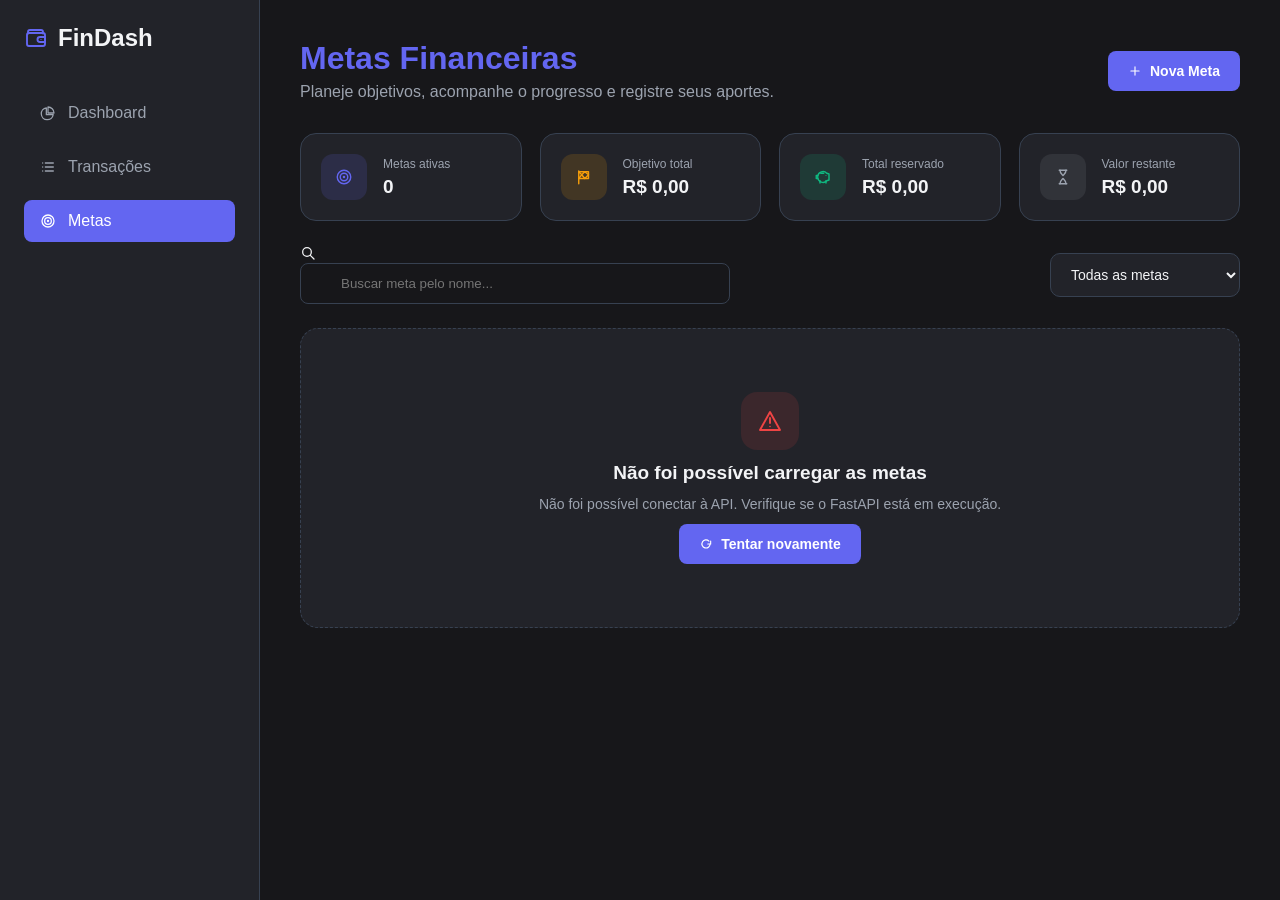
==== commit d7b0c66f: "V1.00 - LANÇAMENTO PRODUÇÃO" ====
--- a/frontend/metas.html
+++ b/frontend/metas.html
@@ -7,14 +7,7 @@
     <title>Metas - FinDash</title>
 
     <link rel="stylesheet" href="style.css">
-
-    <link
-        href="https://fonts.googleapis.com/css2?family=Inter:wght@400;500;600;700&display=swap"
-        rel="stylesheet">
-
-    <link
-        rel="stylesheet"
-        href="https://cdnjs.cloudflare.com/ajax/libs/font-awesome/6.4.0/css/all.min.css">
+    <link rel="stylesheet" href="assets/css/icons.css">
 </head>
 <body>
     <div class="app-container">
@@ -162,8 +155,8 @@
 
             <div class="modal-header">
                 <div>
-                    <h2>Nova Meta</h2>
-                    <p class="modal-subtitle">
+                    <h2 id="titulo-modal-meta">Nova Meta</h2>
+                    <p id="subtitulo-modal-meta" class="modal-subtitle">
                         Defina o objetivo e como pretende alcançá-lo.
                     </p>
                 </div>
@@ -203,6 +196,11 @@
                         step="0.01"
                         placeholder="0,00"
                         required>
+                </div>
+
+                <div id="aviso-edicao-meta" class="goal-edit-warning oculto">
+                    <i class="fa-solid fa-circle-info"></i>
+                    <p id="texto-aviso-edicao-meta"></p>
                 </div>
 
                 <fieldset class="goal-plan-fieldset">
@@ -426,6 +424,7 @@
         aria-atomic="true">
     </div>
 
+    <script src="assets/js/icons.js"></script>
     <script src="metas.js"></script>
 </body>
 </html>
--- a/frontend/style.css
+++ b/frontend/style.css
@@ -16,7 +16,7 @@
     margin: 0;
     padding: 0;
     box-sizing: border-box;
-    font-family: 'Inter', sans-serif;
+    font-family: "Segoe UI", Roboto, Helvetica, Arial, sans-serif;
 }
 
 body {
@@ -1879,3 +1879,100 @@
         grid-template-columns: 1fr;
     }
 }
+
+
+/* =========================================================
+   EDIÇÃO E EXCLUSÃO DE METAS
+   ========================================================= */
+
+.goal-card-header-tools {
+    display: flex;
+    align-items: flex-start;
+    gap: 10px;
+    flex-shrink: 0;
+}
+
+.goal-management-actions {
+    display: flex;
+    align-items: center;
+    gap: 4px;
+}
+
+.goal-management-button {
+    display: inline-flex;
+    align-items: center;
+    justify-content: center;
+
+    width: 34px;
+    height: 34px;
+
+    color: var(--texto-secundario);
+    background-color: transparent;
+    border: 1px solid transparent;
+    border-radius: 9px;
+
+    font-size: 13px;
+    cursor: pointer;
+
+    transition:
+        color 0.18s ease,
+        background-color 0.18s ease,
+        border-color 0.18s ease,
+        opacity 0.18s ease;
+}
+
+.goal-management-button:hover {
+    background-color: rgba(255, 255, 255, 0.055);
+    border-color: var(--borda);
+}
+
+.goal-management-button.edit:hover {
+    color: var(--cor-destaque);
+}
+
+.goal-management-button.delete:hover {
+    color: var(--cor-despesa);
+}
+
+.goal-management-button:disabled {
+    opacity: 0.45;
+    cursor: wait;
+}
+
+.goal-edit-warning {
+    display: flex;
+    align-items: flex-start;
+    gap: 10px;
+
+    margin: -2px 0 18px;
+    padding: 12px 13px;
+
+    color: #c7d2fe;
+    background-color: rgba(99, 102, 241, 0.09);
+    border: 1px solid rgba(99, 102, 241, 0.26);
+    border-radius: 11px;
+
+    font-size: 12px;
+    line-height: 1.5;
+}
+
+.goal-edit-warning i {
+    margin-top: 2px;
+    color: var(--cor-destaque);
+}
+
+.goal-edit-warning.perigo {
+    color: #fecaca;
+    background-color: rgba(239, 68, 68, 0.08);
+    border-color: rgba(239, 68, 68, 0.25);
+}
+
+.goal-edit-warning.perigo i {
+    color: var(--cor-despesa);
+}
+
+@media (max-width: 720px) {
+    .goal-card-header-tools {
+        gap: 6px;
+    }
+}
--- a/frontend/assets/css/icons.css
+++ b/frontend/assets/css/icons.css
@@ -0,0 +1,50 @@
+/*
+ * FinDash — ícones SVG locais
+ *
+ * As tags <i class="fa-..."> existentes são preservadas.
+ * O arquivo icons.js injeta um SVG dentro delas em tempo de execução.
+ */
+
+.local-icon-host {
+    display: inline-flex;
+    align-items: center;
+    justify-content: center;
+
+    width: 1em;
+    height: 1em;
+
+    font-style: normal;
+    line-height: 1;
+    vertical-align: -0.125em;
+}
+
+.local-icon-host > svg {
+    display: block;
+
+    width: 1em;
+    height: 1em;
+
+    overflow: visible;
+
+    fill: none;
+    stroke: currentColor;
+    stroke-width: 1.9;
+    stroke-linecap: round;
+    stroke-linejoin: round;
+}
+
+.local-icon-host.fa-spin {
+    animation: localIconSpin 0.9s linear infinite;
+}
+
+@keyframes localIconSpin {
+    to {
+        transform: rotate(360deg);
+    }
+}
+
+@media (prefers-reduced-motion: reduce) {
+    .local-icon-host.fa-spin {
+        animation-duration: 1.8s;
+    }
+}
